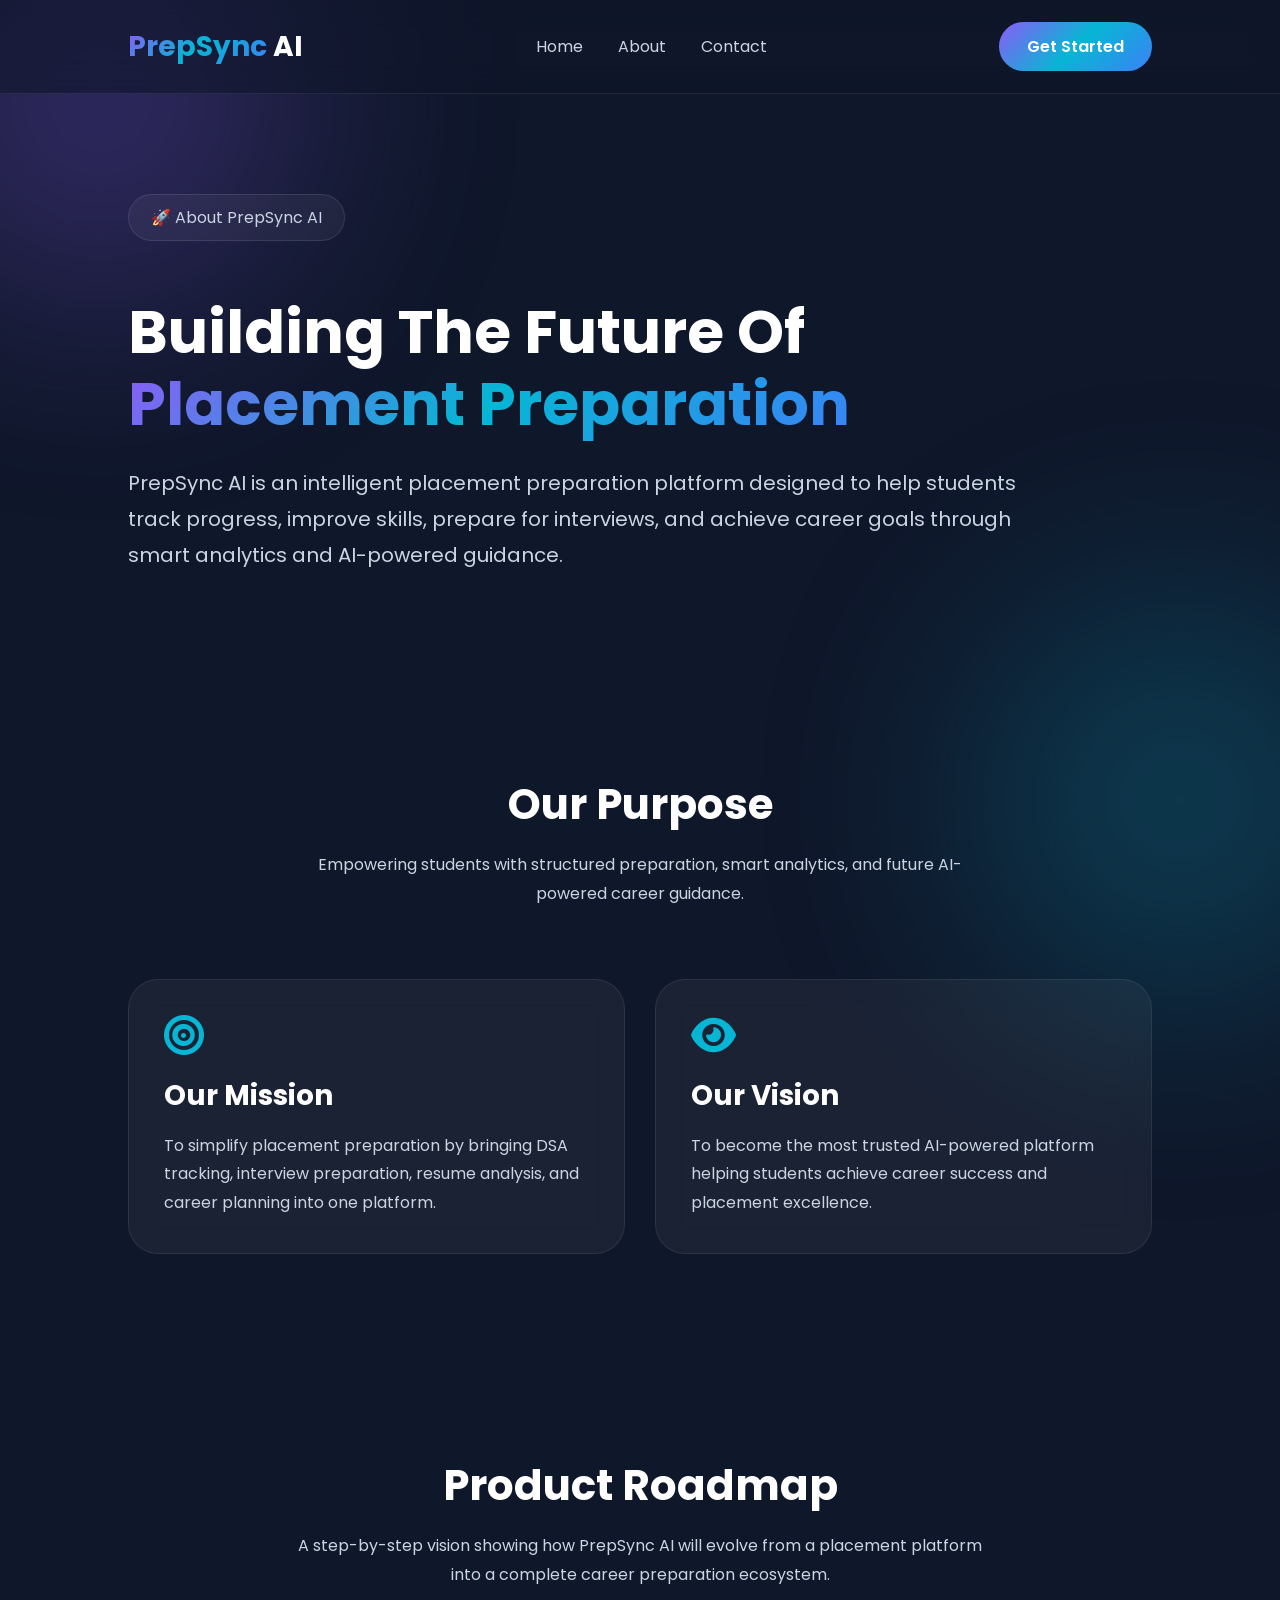
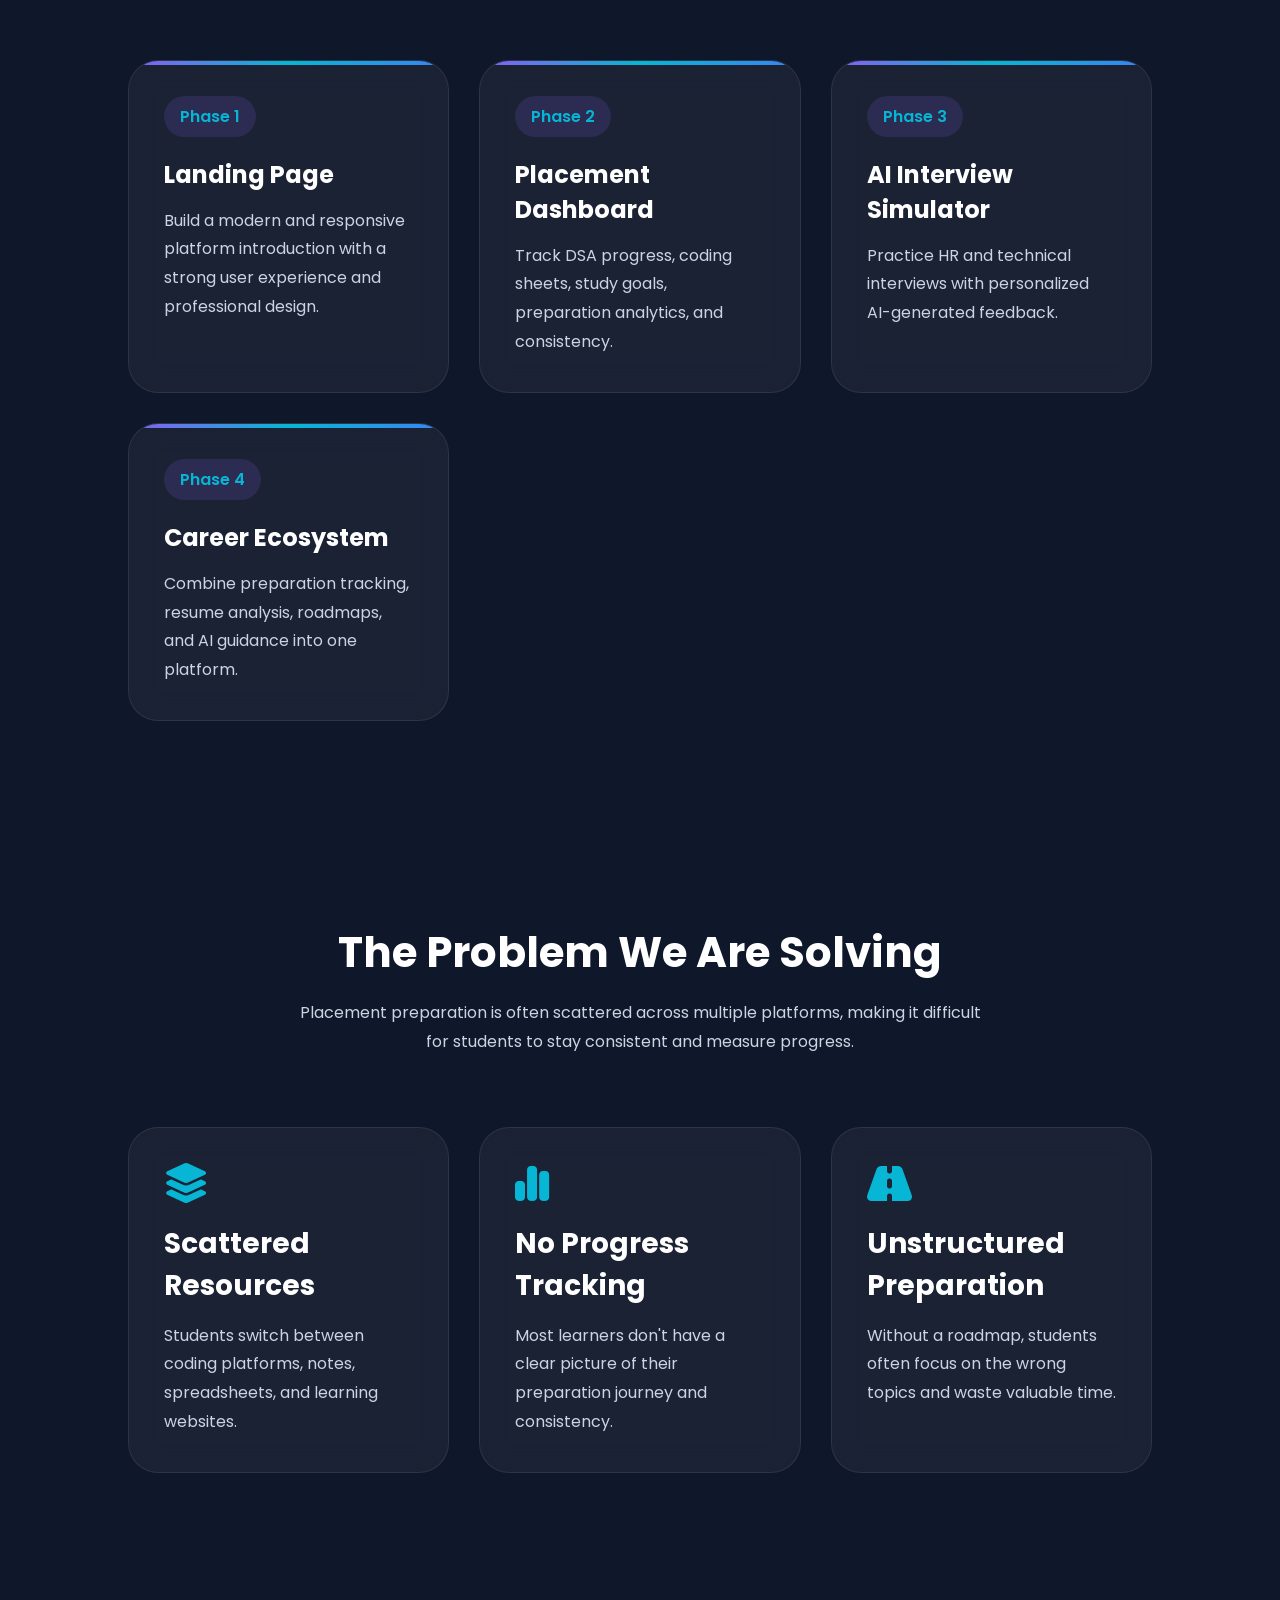
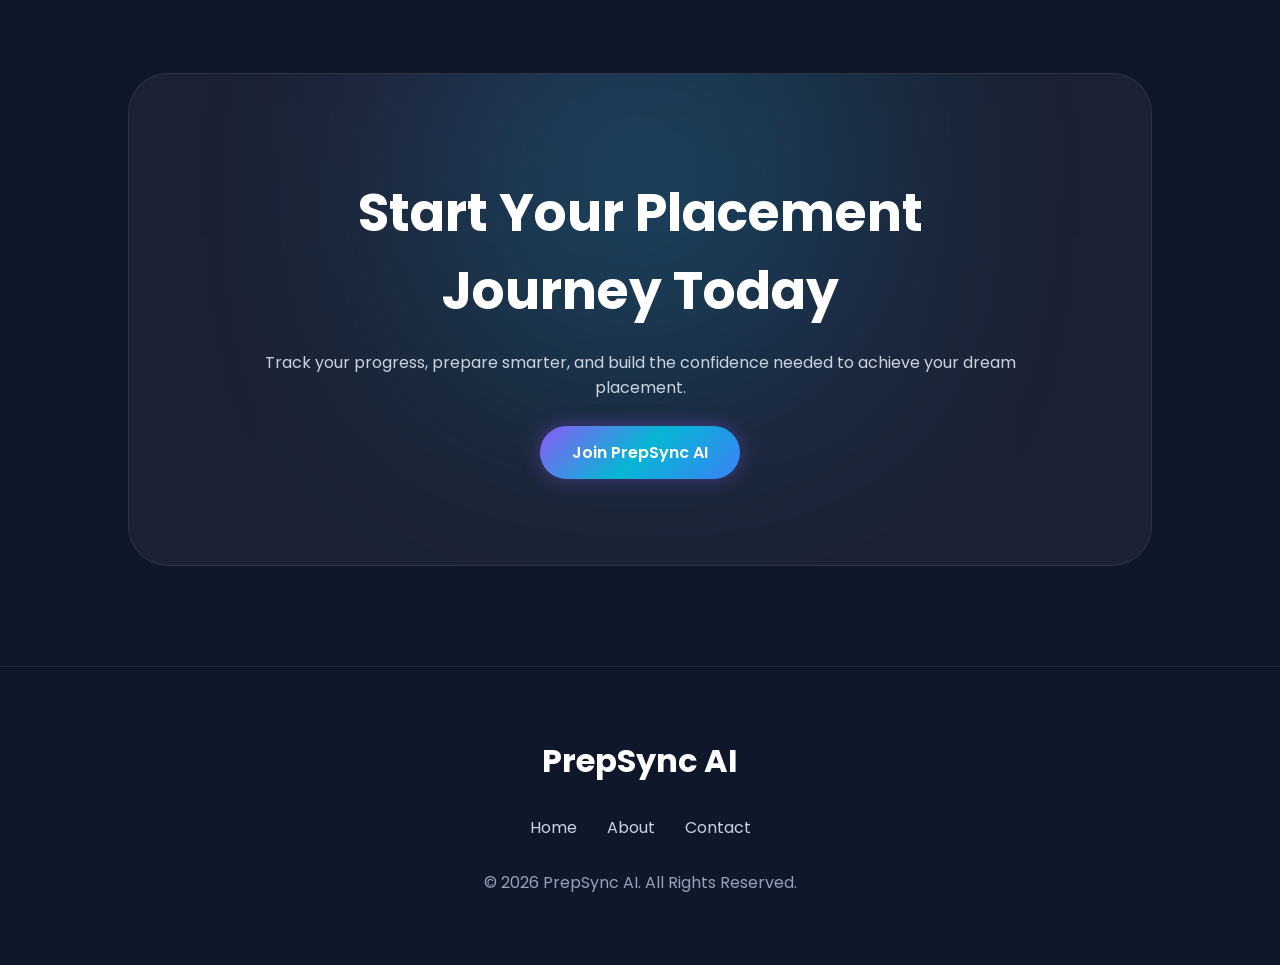
==== about.html @ 555506c4 "Add files via upload" ====
<!DOCTYPE html>
<html lang="en">
<head>
    <meta charset="UTF-8">
    <meta name="viewport" content="width=device-width, initial-scale=1.0">
    <title>About | PrepSync AI</title>

    <!-- Google Font -->
    <link rel="preconnect" href="https://fonts.googleapis.com">
    <link rel="preconnect" href="https://fonts.gstatic.com" crossorigin>

    <link href="https://fonts.googleapis.com/css2?family=Poppins:wght@300;400;500;600;700;800&display=swap" rel="stylesheet">

    <!-- Font Awesome -->
    <link rel="stylesheet"
    href="https://cdnjs.cloudflare.com/ajax/libs/font-awesome/6.5.2/css/all.min.css"/>

    <link rel="stylesheet" href="style.css">
</head>

<body>
<header class="navbar">

    <div class="logo">
        <span>PrepSync</span> AI
    </div>

    <nav>
        <ul class="nav-links">

            <li>
                <a href="index.html">Home</a>
            </li>

            <li>
                <a href="about.html">About</a>
            </li>

            <li>
                <a href="contact.html">Contact</a>
            </li>

        </ul>
    </nav>

    <a href="contact.html" class="nav-btn">
        Get Started
    </a>

</header>
<section class="about-hero">

    <div class="about-hero-content">

        <div class="tag">
            🚀 About PrepSync AI
        </div>

        <h1>
            Building The Future Of
            <span>Placement Preparation</span>
        </h1>

        <p>
            PrepSync AI is an intelligent placement preparation platform
            designed to help students track progress, improve skills,
            prepare for interviews, and achieve career goals through
            smart analytics and AI-powered guidance.
        </p>

    </div>

</section>
<section class="mission-vision">

    <div class="section-title">
        <h2>Our Purpose</h2>
        <p>
            Empowering students with structured preparation,
            smart analytics, and future AI-powered career guidance.
        </p>
    </div>

    <div class="purpose-grid">

        <div class="purpose-card">

            <i class="fa-solid fa-bullseye"></i>

            <h3>Our Mission</h3>

            <p>
                To simplify placement preparation by bringing
                DSA tracking, interview preparation, resume
                analysis, and career planning into one platform.
            </p>

        </div>

        <div class="purpose-card">

            <i class="fa-solid fa-eye"></i>

            <h3>Our Vision</h3>

            <p>
                To become the most trusted AI-powered platform
                helping students achieve career success and
                placement excellence.
            </p>

        </div>

    </div>

</section>
<section class="roadmap">

    <div class="section-title">

        <h2>Product Roadmap</h2>

        <p>
            A step-by-step vision showing how PrepSync AI
            will evolve from a placement platform into a
            complete career preparation ecosystem.
        </p>

    </div>

    <div class="roadmap-container">

        <div class="roadmap-item">

            <div class="roadmap-year">Phase 1</div>

            <h3>Landing Page</h3>

            <p>
                Build a modern and responsive platform
                introduction with a strong user experience
                and professional design.
            </p>

        </div>

        <div class="roadmap-item">

            <div class="roadmap-year">Phase 2</div>

            <h3>Placement Dashboard</h3>

            <p>
                Track DSA progress, coding sheets,
                study goals, preparation analytics,
                and consistency.
            </p>

        </div>

        <div class="roadmap-item">

            <div class="roadmap-year">Phase 3</div>

            <h3>AI Interview Simulator</h3>

            <p>
                Practice HR and technical interviews
                with personalized AI-generated feedback.
            </p>

        </div>

        <div class="roadmap-item">

            <div class="roadmap-year">Phase 4</div>

            <h3>Career Ecosystem</h3>

            <p>
                Combine preparation tracking,
                resume analysis, roadmaps,
                and AI guidance into one platform.
            </p>

        </div>

    </div>

</section>
<section class="problem-section">

    <div class="section-title">

        <h2>The Problem We Are Solving</h2>

        <p>
            Placement preparation is often scattered across multiple
            platforms, making it difficult for students to stay
            consistent and measure progress.
        </p>

    </div>

    <div class="problem-grid">

        <div class="problem-card">

            <i class="fa-solid fa-layer-group"></i>

            <h3>Scattered Resources</h3>

            <p>
                Students switch between coding platforms,
                notes, spreadsheets, and learning websites.
            </p>

        </div>

        <div class="problem-card">

            <i class="fa-solid fa-chart-simple"></i>

            <h3>No Progress Tracking</h3>

            <p>
                Most learners don't have a clear picture
                of their preparation journey and consistency.
            </p>

        </div>

        <div class="problem-card">

            <i class="fa-solid fa-road"></i>

            <h3>Unstructured Preparation</h3>

            <p>
                Without a roadmap, students often focus
                on the wrong topics and waste valuable time.
            </p>

        </div>

    </div>

</section>
<section class="cta">

    <h2>
        Start Your Placement Journey Today
    </h2>

    <p>
        Track your progress, prepare smarter, and build
        the confidence needed to achieve your dream placement.
    </p>

    <a href="contact.html" class="primary-btn">
        Join PrepSync AI
    </a>

</section>
<footer>

    <div class="footer-logo">
        PrepSync AI
    </div>

    <div class="footer-links">

        <a href="index.html">Home</a>
        <a href="about.html">About</a>
        <a href="contact.html">Contact</a>

    </div>

    <p class="copyright">
        © 2026 PrepSync AI. All Rights Reserved.
    </p>

</footer>
</body>
</html>
---- style.css ----
/* =========================
   GLOBAL STYLES
========================= */

*{
    margin:0;
    padding:0;
    box-sizing:border-box;
    scroll-behavior:smooth;
}

:root{

    --bg-color:#0f172a;
    --secondary-bg:#111827;
    --card-bg:rgba(255,255,255,0.05);

    --primary:#8b5cf6;
    --secondary:#06b6d4;
    --blue:#3b82f6;

    --white:#ffffff;
    --light:#cbd5e1;
    --gray:#94a3b8;

    --border:rgba(255,255,255,0.1);

    --shadow:0 10px 30px rgba(0,0,0,0.35);

    --gradient:linear-gradient(
        135deg,
        #8b5cf6,
        #06b6d4,
        #3b82f6
    );
}

body{
    font-family:'Poppins',sans-serif;
    background:var(--bg-color);
    color:var(--white);
    overflow-x:hidden;
    position:relative;
}

/* =========================
   BACKGROUND GLOW EFFECTS
========================= */

body::before,
body::after{
    content:'';
    position:fixed;
    width:400px;
    height:400px;
    border-radius:50%;
    filter:blur(120px);
    z-index:-1;
}

body::before{
    background:#8b5cf6;
    top:-100px;
    left:-100px;
    opacity:0.3;
}

body::after{
    background:#06b6d4;
    bottom:-100px;
    right:-100px;
    opacity:0.25;
}

/* =========================
   REUSABLE
========================= */

section{
    padding:100px 10%;
}

.section-title{
    text-align:center;
    margin-bottom:70px;
}

.section-title h2{
    font-size:42px;
    margin-bottom:15px;
    font-weight:700;
}

.section-title p{
    color:var(--light);
    max-width:700px;
    margin:auto;
    line-height:1.8;
}

.primary-btn{
    padding:15px 32px;
    background:var(--gradient);
    border:none;
    border-radius:50px;
    color:white;
    font-weight:600;
    text-decoration:none;
    transition:0.4s ease;
    box-shadow:0 0 20px rgba(139,92,246,0.4);
    position:relative;
    overflow:hidden;
}

.primary-btn:hover{
    transform:translateY(-5px) scale(1.03);
    box-shadow:0 0 40px rgba(139,92,246,0.6);
}

.secondary-btn{
    padding:15px 28px;
    border-radius:50px;
    border:1px solid var(--border);
    text-decoration:none;
    color:white;
    transition:0.4s ease;
    backdrop-filter:blur(10px);
}

.secondary-btn:hover{
    background:rgba(255,255,255,0.05);
    transform:translateY(-5px);
}

/* =========================
   NAVBAR
========================= */

.navbar{
    width:100%;
    padding:22px 10%;
    display:flex;
    justify-content:space-between;
    align-items:center;
    position:sticky;
    top:0;
    z-index:999;

    background:rgba(15,23,42,0.6);
    backdrop-filter:blur(15px);
    border-bottom:1px solid rgba(255,255,255,0.08);
}

.logo{
    font-size:28px;
    font-weight:700;
    color:white;
}

.logo span{
    background:var(--gradient);
    -webkit-background-clip:text;
    -webkit-text-fill-color:transparent;
}

.nav-links{
    display:flex;
    gap:35px;
    list-style:none;
}
.nav-links a{
    transition: all 0.3s ease;
}

.nav-links a:hover{
    color:#22d3ee;
}

.nav-links a{
    text-decoration:none;
    color:var(--light);
    transition:0.3s ease;
    position:relative;
}

.nav-links a:hover{
    color:white;
}

.nav-links a::after{
    content:'';
    position:absolute;
    left:0;
    bottom:-6px;
    width:0%;
    height:2px;
    background:var(--gradient);
    transition:0.4s ease;
}

.nav-links a:hover::after{
    width:100%;
}

.nav-btn{
    padding:12px 28px;
    background:var(--gradient);
    border-radius:50px;
    color:white;
    text-decoration:none;
    font-weight:600;
    transition:0.4s ease;
}

.nav-btn:hover{
    transform:translateY(-3px);
}

/* =========================
   HERO SECTION
========================= */

.hero{
    min-height:100vh;
    display:flex;
    align-items:center;
    justify-content:space-between;
    gap:60px;
    position:relative;
}

.hero-left{
    flex:1;
}

.tag{
    display:inline-block;
    padding:10px 22px;
    border-radius:40px;
    background:rgba(255,255,255,0.05);
    border:1px solid rgba(255,255,255,0.1);
    margin-bottom:30px;
    color:var(--light);
    backdrop-filter:blur(10px);
}

.hero-left h1{
    font-size:68px;
    line-height:1.2;
    margin-bottom:25px;
    font-weight:800;
}

.hero-left h1 span{
    background:var(--gradient);
    -webkit-background-clip:text;
    -webkit-text-fill-color:transparent;

    position:relative;
}

/* TYPEWRITER EFFECT */

.hero-left h1 span::after{
    content:'';
    position:absolute;
    right:-8px;
    top:0;
    width:3px;
    height:100%;
    background:white;
    animation:blink 0.7s infinite;
}

@keyframes blink{
    50%{
        opacity:0;
    }
}

.hero-left p{
    font-size:18px;
    color:var(--light);
    line-height:1.8;
    margin-bottom:40px;
    max-width:650px;
}

.hero-buttons{
    display:flex;
    gap:20px;
    margin-bottom:50px;
}

.hero-stats{
    display:flex;
    gap:25px;
    flex-wrap:wrap;
}

.stat-box{
    padding:20px 28px;
    border-radius:20px;

    background:rgba(255,255,255,0.05);

    border:1px solid rgba(255,255,255,0.08);

    backdrop-filter:blur(10px);

    transition:0.4s ease;
}

.stat-box:hover{
    transform:translateY(-8px);
    box-shadow:0 0 25px rgba(139,92,246,0.3);
}

.stat-box h3{
    font-size:28px;
    margin-bottom:5px;
}

.stat-box span{
    color:var(--gray);
}

/* =========================
   DASHBOARD CARD
========================= */

.hero-right{
    flex:1;
    display:flex;
    justify-content:center;
}

.main-card{

    width:100%;
    max-width:500px;

    padding:35px;

    border-radius:35px;

    background:rgba(255,255,255,0.06);

    backdrop-filter:blur(20px);

    border:1px solid rgba(255,255,255,0.08);

    box-shadow:var(--shadow);

    position:relative;

    overflow:hidden;

    animation:floating 4s ease-in-out infinite;

    transform-style:preserve-3d;
}

.main-card:hover{
    transform:rotateY(6deg) rotateX(5deg);
}

@keyframes floating{
    0%{
        transform:translateY(0px);
    }

    50%{
        transform:translateY(-15px);
    }

    100%{
        transform:translateY(0px);
    }
}

.main-card::before{
    content:'';
    position:absolute;
    inset:0;
    padding:2px;
    border-radius:35px;

    background:var(--gradient);

    -webkit-mask:
        linear-gradient(#fff 0 0) content-box,
        linear-gradient(#fff 0 0);

    -webkit-mask-composite:xor;

    pointer-events:none;
}

.dashboard-header{
    display:flex;
    justify-content:space-between;
    align-items:center;
    margin-bottom:35px;
}

.dashboard-header h3{
    font-size:26px;
}

.dashboard-header i{
    font-size:28px;
    color:var(--secondary);
}

/* =========================
   PROGRESS BARS
========================= */

.progress-card{
    margin-bottom:30px;
}

.progress-card p{
    margin-bottom:10px;
    color:var(--light);
}

.progress-bar{
    width:100%;
    height:14px;
    border-radius:20px;
    background:rgba(255,255,255,0.08);
    overflow:hidden;
    margin-bottom:10px;
}

.progress-fill{
    height:100%;
    border-radius:20px;
    background:var(--gradient);
    position:relative;
}

.fill1{
    width:78%;
}

.fill2{
    width:89%;
}

.fill3{
    width:92%;
}

.progress-fill::after{
    content:'';
    position:absolute;
    inset:0;
    background:rgba(255,255,255,0.25);
    animation:shine 2s linear infinite;
}

@keyframes shine{
    from{
        transform:translateX(-100%);
    }

    to{
        transform:translateX(100%);
    }
}

/* =========================
   MINI CARDS
========================= */

.dashboard-bottom{
    display:flex;
    gap:20px;
    margin-top:40px;
}

.mini-card{
    flex:1;
    padding:20px;
    border-radius:20px;

    background:rgba(255,255,255,0.05);

    text-align:center;

    transition:0.4s ease;
}

.mini-card:hover{
    transform:translateY(-8px);
    box-shadow:0 0 25px rgba(6,182,212,0.25);
}

.mini-card i{
    font-size:26px;
    margin-bottom:12px;
    color:var(--secondary);
}

/* =========================
   FEATURES
========================= */

.feature-grid{
    display:grid;
    grid-template-columns:repeat(auto-fit,minmax(280px,1fr));
    gap:30px;
}

.feature-card{

    padding:35px;

    border-radius:30px;

    background:rgba(255,255,255,0.05);

    border:1px solid rgba(255,255,255,0.08);

    backdrop-filter:blur(15px);

    transition:0.5s ease;

    position:relative;

    overflow:hidden;
}

.feature-card:hover{
    transform:translateY(-12px);
    box-shadow:0 0 35px rgba(139,92,246,0.25);
}

.feature-card::before{
    content:'';
    position:absolute;
    inset:0;
    padding:1px;
    border-radius:30px;
    background:var(--gradient);

    -webkit-mask:
        linear-gradient(#fff 0 0) content-box,
        linear-gradient(#fff 0 0);

    -webkit-mask-composite:xor;
}

.feature-card i{
    font-size:40px;
    margin-bottom:25px;
    color:var(--secondary);
}

.feature-card h3{
    margin-bottom:18px;
    font-size:24px;
}

.feature-card p{
    line-height:1.8;
    color:var(--light);
}

/* =========================
   DASHBOARD PREVIEW
========================= */

.preview-container{
    display:grid;
    grid-template-columns:1fr 1fr;
    gap:40px;
}

.preview-box,
.task-card{

    background:rgba(255,255,255,0.05);

    border-radius:30px;

    padding:35px;

    border:1px solid rgba(255,255,255,0.08);

    backdrop-filter:blur(15px);
}

.graph{
    height:250px;
    display:flex;
    align-items:flex-end;
    gap:20px;
    margin-top:40px;
}

.bar{
    flex:1;
    border-radius:20px 20px 0 0;
    background:var(--gradient);
    animation:bars 2s ease;
}

.bar1{height:40%;}
.bar2{height:60%;}
.bar3{height:75%;}
.bar4{height:85%;}
.bar5{height:100%;}

@keyframes bars{
    from{
        height:0;
    }
}

.task-card ul{
    margin-top:25px;
}

.task-card li{
    list-style:none;
    margin-bottom:20px;
    color:var(--light);
}

/* =========================
   HOW IT WORKS
========================= */

.steps-container{
    display:grid;
    grid-template-columns:repeat(auto-fit,minmax(250px,1fr));
    gap:30px;
}

.step-card{

    padding:35px;

    border-radius:30px;

    background:rgba(255,255,255,0.05);

    border:1px solid rgba(255,255,255,0.08);

    text-align:center;

    transition:0.4s ease;
}

.step-card:hover{
    transform:translateY(-10px);
}

.step-number{
    width:70px;
    height:70px;
    border-radius:50%;
    background:var(--gradient);
    display:flex;
    justify-content:center;
    align-items:center;
    margin:auto;
    margin-bottom:25px;
    font-size:28px;
    font-weight:700;
}

/* =========================
   TESTIMONIALS
========================= */

.testimonial-grid{
    display:grid;
    grid-template-columns:repeat(auto-fit,minmax(300px,1fr));
    gap:30px;
}

.testimonial-card{

    padding:35px;

    border-radius:30px;

    background:rgba(255,255,255,0.05);

    border:1px solid rgba(255,255,255,0.08);

    transition:0.4s ease;
}

.testimonial-card:hover{
    transform:translateY(-10px);
}

.profile{
    display:flex;
    align-items:center;
    gap:18px;
    margin-bottom:25px;
}

.profile-circle{
    width:60px;
    height:60px;
    border-radius:50%;
    background:var(--gradient);
}

.testimonial-card p{
    color:var(--light);
    line-height:1.8;
}

/* =========================
   CTA SECTION
========================= */

.cta{

    text-align:center;

    background:rgba(255,255,255,0.05);

    border-radius:40px;

    margin:100px 10%;

    border:1px solid rgba(255,255,255,0.08);

    position:relative;

    overflow:hidden;
}

.cta::before{
    content:'';
    position:absolute;
    width:400px;
    height:400px;
    background:var(--gradient);
    filter:blur(120px);
    opacity:0.25;
    top:-100px;
    left:50%;
    transform:translateX(-50%);
}

.cta h2{
    font-size:52px;
    margin-bottom:20px;
    position:relative;
}

.cta p{
    color:var(--light);
    margin-bottom:40px;
    position:relative;
}

/* =========================
   FOOTER
========================= */

footer{
    padding:70px 10%;
    text-align:center;
    border-top:1px solid rgba(255,255,255,0.08);
}

.footer-logo{
    font-size:32px;
    font-weight:700;
    margin-bottom:30px;
}

.footer-links{
    display:flex;
    justify-content:center;
    gap:30px;
    flex-wrap:wrap;
    margin-bottom:30px;
}

.footer-links a{
    text-decoration:none;
    color:var(--light);
}

.social-icons{
    display:flex;
    justify-content:center;
    gap:25px;
    margin-bottom:25px;
}

.social-icons a{
    width:50px;
    height:50px;
    border-radius:50%;
    display:flex;
    justify-content:center;
    align-items:center;

    background:rgba(255,255,255,0.05);

    color:white;

    transition:0.4s ease;
}

.social-icons a:hover{
    background:var(--gradient);
    transform:translateY(-5px);
}

.copyright{
    color:var(--gray);
}


/* =========================
   ABOUT PAGE
========================= */

.about-hero{
    min-height:60vh;
    display:flex;
    align-items:center;
}

.about-hero-content{
    max-width:900px;
}

.about-hero-content h1{
    font-size:60px;
    margin:25px 0;
    line-height:1.2;
}

.about-hero-content h1 span{
    background:var(--gradient);
    -webkit-background-clip:text;
    -webkit-text-fill-color:transparent;
}

.about-hero-content p{
    font-size:20px;
    line-height:1.8;
    color:var(--light);
}

/* Mission & Vision */

.purpose-grid{
    display:grid;
    grid-template-columns:repeat(auto-fit,minmax(320px,1fr));
    gap:30px;
    margin-top:50px;
}

.purpose-card{

    background:rgba(255,255,255,0.05);

    border:1px solid rgba(255,255,255,0.08);

    backdrop-filter:blur(15px);

    border-radius:30px;

    padding:35px;

    transition:0.4s ease;
}

.purpose-card:hover{
    transform:translateY(-10px);
    box-shadow:0 0 30px rgba(139,92,246,0.25);
}

.purpose-card i{
    font-size:40px;
    color:var(--secondary);
    margin-bottom:20px;
}

.purpose-card h3{
    margin-bottom:15px;
    font-size:28px;
}

.purpose-card p{
    color:var(--light);
    line-height:1.8;
}
/* =========================
   ROADMAP SECTION
========================= */

.roadmap-container{

    display:grid;

    grid-template-columns:
    repeat(auto-fit,minmax(250px,1fr));

    gap:30px;

    margin-top:60px;
}

.roadmap-item{

    background:rgba(255,255,255,0.05);

    border:1px solid rgba(255,255,255,0.08);

    backdrop-filter:blur(15px);

    border-radius:30px;

    padding:35px;

    transition:0.4s ease;

    position:relative;

    overflow:hidden;
}

.roadmap-item:hover{

    transform:translateY(-10px);

    box-shadow:
    0 0 30px rgba(139,92,246,0.25);
}

.roadmap-item::before{

    content:'';

    position:absolute;

    top:0;
    left:0;

    width:100%;
    height:4px;

    background:var(--gradient);
}

.roadmap-year{

    display:inline-block;

    padding:8px 16px;

    border-radius:30px;

    background:rgba(139,92,246,0.15);

    color:var(--secondary);

    font-weight:600;

    margin-bottom:20px;
}

.roadmap-item h3{

    font-size:24px;

    margin-bottom:15px;
}

.roadmap-item p{

    color:var(--light);

    line-height:1.8;
}
/* =========================
   PROBLEM SECTION
========================= */

.problem-grid{

    display:grid;

    grid-template-columns:
    repeat(auto-fit,minmax(300px,1fr));

    gap:30px;

    margin-top:60px;
}

.problem-card{

    background:rgba(255,255,255,0.05);

    border:1px solid rgba(255,255,255,0.08);

    backdrop-filter:blur(15px);

    border-radius:30px;

    padding:35px;

    transition:0.4s ease;
}

.problem-card:hover{

    transform:translateY(-10px);

    box-shadow:
    0 0 30px rgba(6,182,212,0.25);
}

.problem-card i{

    font-size:40px;

    color:var(--secondary);

    margin-bottom:20px;
}

.problem-card h3{

    font-size:28px;

    margin-bottom:15px;
}

.problem-card p{

    color:var(--light);

    line-height:1.8;
}
/* =========================
   CONTACT PAGE
========================= */

.contact-hero{

    text-align:center;

    max-width:900px;

    margin:120px auto 80px;
}

.contact-badge{

    display:inline-block;

    padding:12px 24px;

    border-radius:50px;

    background:rgba(255,255,255,0.05);

    border:1px solid rgba(255,255,255,0.08);

    margin-bottom:25px;
}

.contact-hero h1{

    font-size:4rem;

    margin-bottom:20px;
}

.contact-hero p{

    color:var(--light);

    line-height:1.8;
}


.contact-container{

    max-width:800px;

    margin:0 auto;

    background:rgba(255,255,255,0.05);

    border:1px solid rgba(255,255,255,0.08);

    backdrop-filter:blur(15px);

    border-radius:30px;

    padding:50px;
}


.input-group{

    display:flex;

    flex-direction:column;

    margin-bottom:25px;
}


.input-group label{

    margin-bottom:10px;

    font-weight:600;
}


.input-group input,
.input-group textarea{

    padding:16px;

    border:none;

    outline:none;

    border-radius:15px;

    background:rgba(255,255,255,0.08);

    color:white;

    font-size:16px;

    border:1px solid rgba(255,255,255,0.1);
}


.input-group input::placeholder,
.input-group textarea::placeholder{

    color:#b5b5b5;
}


#formMessage{

    margin-top:20px;

    font-weight:600;

    text-align:center;
}
.nav-links a.active {
    color: #22d3ee;
}

.nav-links a.active::after {
    width: 100%;
}
/* =========================
   TRUST METRICS SECTION
========================= */

.stats-section {
    padding: 80px 10%;
}

.stats-container {
    display: grid;
    grid-template-columns: repeat(4, 1fr);
    gap: 25px;
}

.stat-card {
    background: rgba(255,255,255,0.05);
    border: 1px solid rgba(255,255,255,0.08);
    border-radius: 20px;
    padding: 35px;
    text-align: center;
    backdrop-filter: blur(12px);
    transition: all 0.4s ease;
}

.stat-card:hover {
    transform: translateY(-10px);
    box-shadow: 0 0 30px rgba(34,211,238,0.25);
}

.stat-card h3 {
    font-size: 2.5rem;
    color: #22d3ee;
    margin-bottom: 10px;
}

.stat-card p {
    color: #cbd5e1;
    font-size: 1rem;
}
/* =========================
   RESPONSIVE DESIGN
========================= */


@media(max-width:1100px){

    .hero{
        flex-direction:column;
        text-align:center;
        padding-top:80px;
    }

    .hero-buttons{
        justify-content:center;
    }

    .hero-stats{
        justify-content:center;
    }

    .preview-container{
        grid-template-columns:1fr;
    }
}

@media(max-width:900px){

    .navbar{
        flex-direction:column;
        gap:25px;
    }

    .nav-links{
        flex-wrap:wrap;
        justify-content:center;
    }

    .hero-left h1{
        font-size:52px;
    }

    .section-title h2{
        font-size:36px;
    }

    .cta h2{
        font-size:40px;
    }
}

@media(max-width:600px){

    section{
        padding:80px 7%;
    }

    .stats-container{
    grid-template-columns:1fr 1fr;
    }

    .hero-left h1{
        font-size:40px;
    }

    .hero-buttons{
        flex-direction:column;
    }

    .dashboard-bottom{
        flex-direction:column;
    }

    .section-title h2{
        font-size:30px;
    }

    .cta h2{
        font-size:32px;
    }

    .main-card{
        padding:25px;
    }
}
@media(max-width:480px){

    .stats-container{
        grid-template-columns:1fr;
    }

}
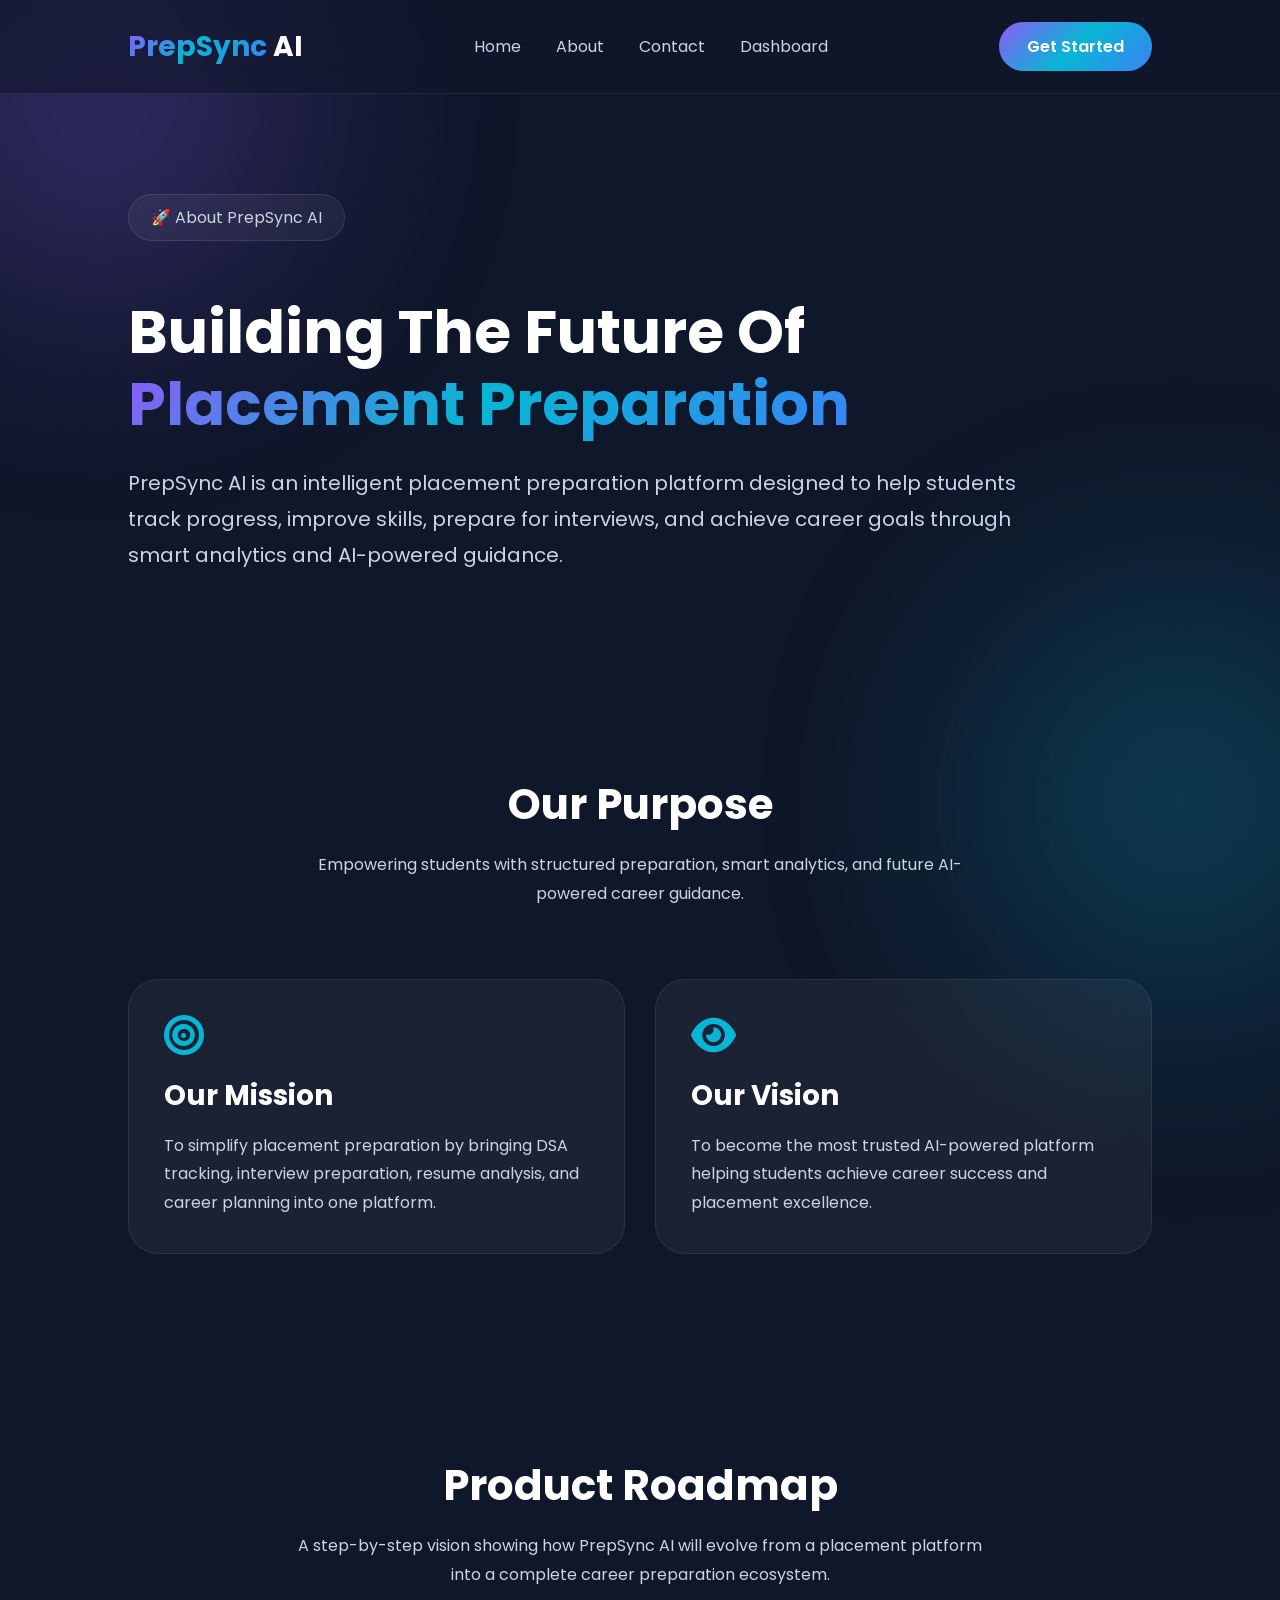
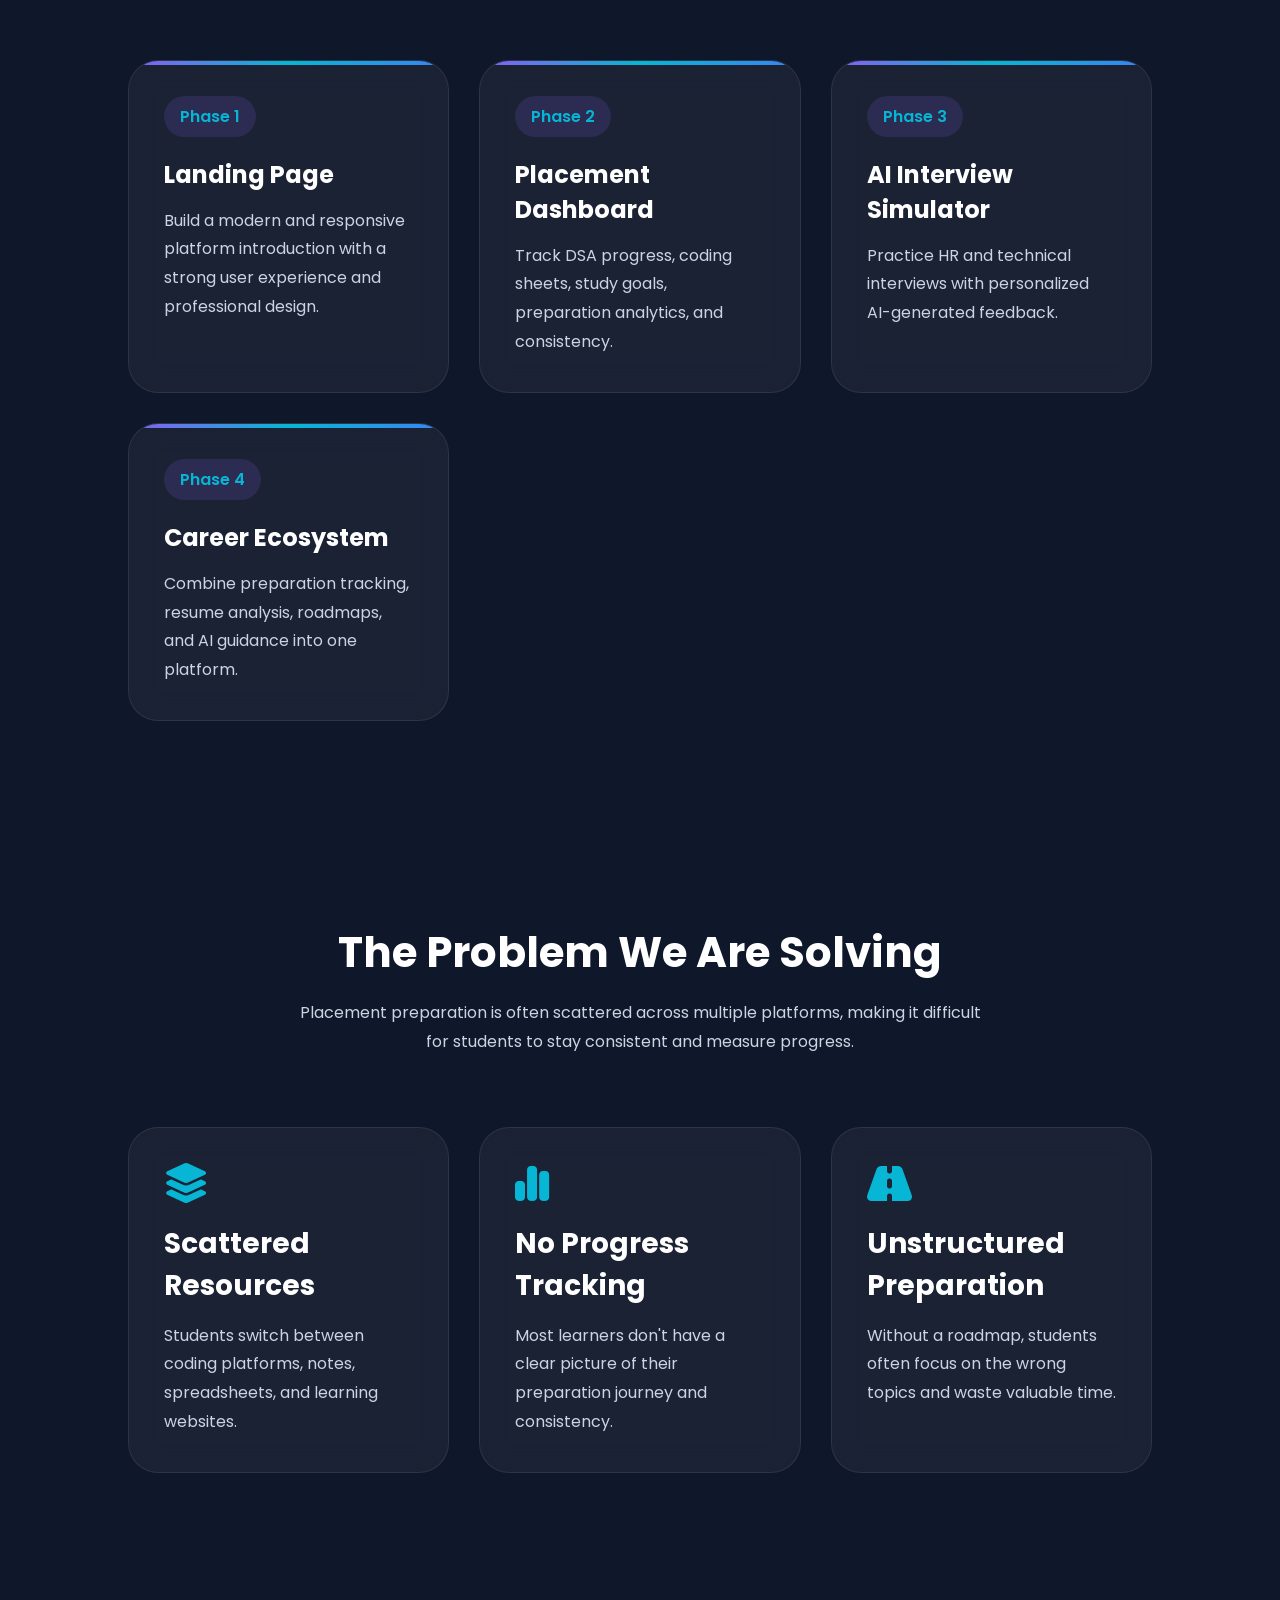
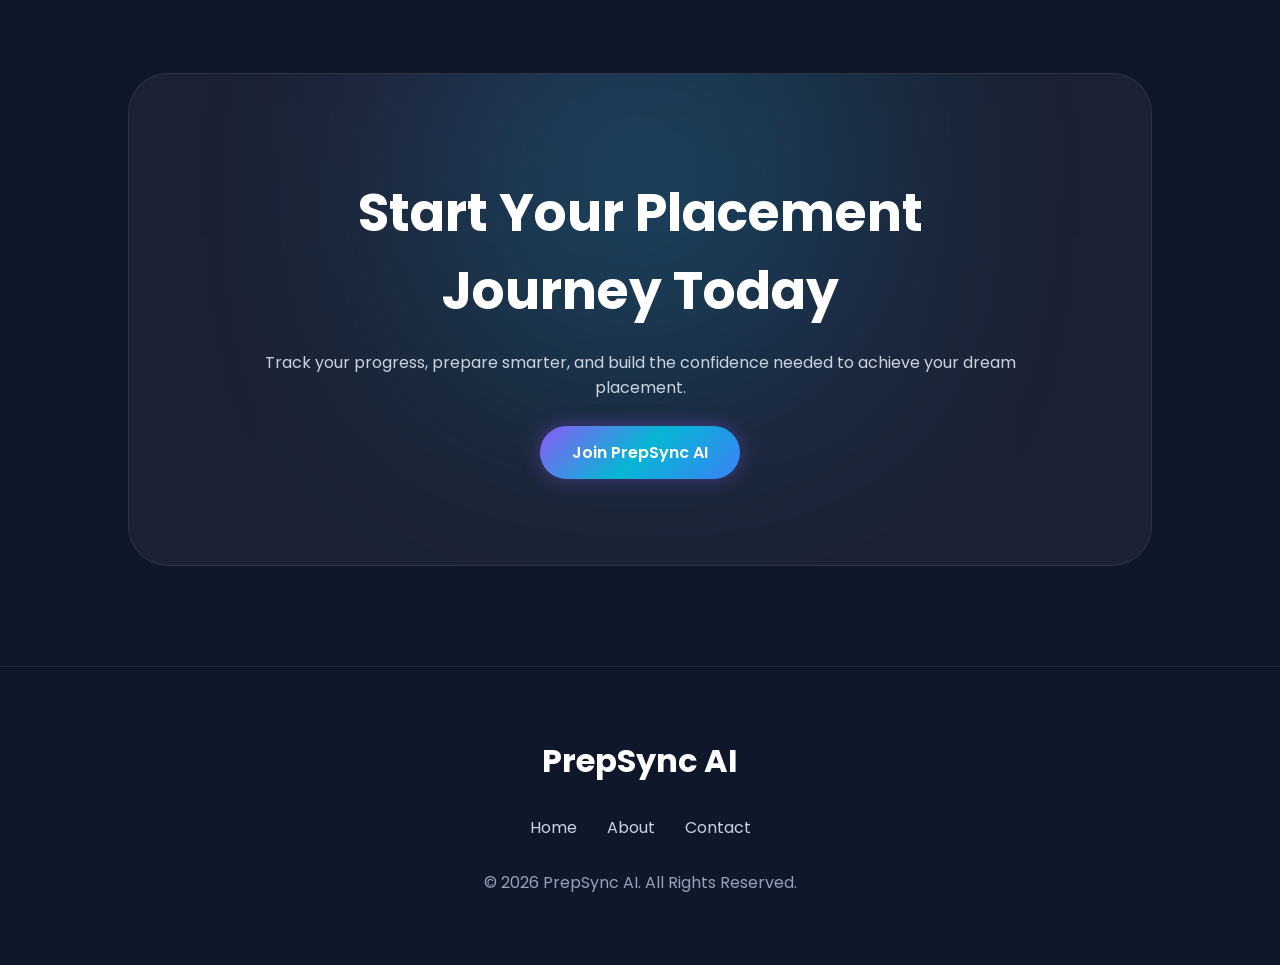
==== commit 26b0a83d: "Add files via upload" ====
--- a/about.html
+++ b/about.html
@@ -39,6 +39,9 @@
             <li>
                 <a href="contact.html">Contact</a>
             </li>
+            <li>
+                <a href="dashboard.html">Dashboard</a>
+            </li>
 
         </ul>
     </nav>
--- a/style.css
+++ b/style.css
@@ -1062,9 +1062,9 @@
 
     max-width:900px;
 
-    margin:120px auto 80px;
-}
-
+    margin:60px auto 30px;
+
+}
 .contact-badge{
 
     display:inline-block;
@@ -1188,19 +1188,41 @@
     gap: 25px;
 }
 
-.stat-card {
-    background: rgba(255,255,255,0.05);
-    border: 1px solid rgba(255,255,255,0.08);
-    border-radius: 20px;
-    padding: 35px;
-    text-align: center;
-    backdrop-filter: blur(12px);
-    transition: all 0.4s ease;
-}
-
-.stat-card:hover {
-    transform: translateY(-10px);
-    box-shadow: 0 0 30px rgba(34,211,238,0.25);
+.stat-card{
+
+    background:rgba(255,255,255,0.05);
+
+    border:1px solid rgba(255,255,255,0.08);
+
+    border-radius:20px;
+
+    padding:35px 20px;
+
+    text-align:center;
+
+    transition:.3s;
+
+    backdrop-filter:blur(10px);
+
+    cursor:pointer;
+}
+}
+
+.stat-card:hover{
+
+    transform:translateY(-8px);
+
+    box-shadow:0 15px 35px rgba(0,255,255,.15);
+
+}
+.stat-card h2{
+
+    color:#00bfff;
+
+    font-size:42px;
+
+    margin-bottom:10px;
+
 }
 
 .stat-card h3 {
@@ -1209,13 +1231,36 @@
     margin-bottom: 10px;
 }
 
-.stat-card p {
-    color: #cbd5e1;
-    font-size: 1rem;
-}
+.stat-card p{
+
+    color:#ddd;
+
+    font-size:18px;
+
+}
+
 /* =========================
    RESPONSIVE DESIGN
 ========================= */
+@media(max-width:900px){
+
+.dashboard-stats{
+
+grid-template-columns:repeat(2,1fr);
+
+}
+
+}
+
+@media(max-width:600px){
+
+.dashboard-stats{
+
+grid-template-columns:1fr;
+
+}
+
+}
 
 
 @media(max-width:1100px){
@@ -1304,4 +1349,279 @@
         grid-template-columns:1fr;
     }
 
+}
+/* SUBMISSIONS PAGE */
+
+.submissions-section{
+    padding:120px 10%;
+    min-height:100vh;
+}
+
+.submission-stats{
+    margin:40px 0;
+}
+
+.stat-box{
+    width:220px;
+    padding:25px;
+    border-radius:20px;
+    background:rgba(255,255,255,0.05);
+    border:1px solid rgba(255,255,255,0.1);
+    text-align:center;
+}
+
+.stat-box h3{
+    font-size:2rem;
+    color:#20c5ff;
+}
+
+#submissionsContainer{
+    display:grid;
+    gap:25px;
+}
+
+.submission-card{
+    padding:25px;
+    border-radius:20px;
+    background:rgba(255,255,255,0.05);
+    border:1px solid rgba(255,255,255,0.08);
+}
+
+.submission-card h3{
+    margin-bottom:10px;
+}
+
+.submission-card p{
+    margin:8px 0;
+}
+.delete-btn{
+    margin-top:15px;
+    padding:10px 20px;
+    border:none;
+    border-radius:8px;
+    cursor:pointer;
+    background:#ff4d4d;
+    color:white;
+    font-weight:600;
+    float:right;
+    transition:0.3s;
+}
+
+.delete-btn:hover{
+    transform:translateY(-2px);
+    opacity:0.9;
+}
+.dashboard-stats{
+    width:90%;
+    max-width:1200px;
+    margin:60px auto;
+
+    display:grid;
+    grid-template-columns:repeat(4,1fr);
+    gap:25px;
+}
+/* =========================
+   TASK MANAGER
+========================= */
+
+.task-manager{
+    width:90%;
+    max-width:1200px;
+    margin:80px auto;
+}
+
+.task-manager h2{
+    color:white;
+    font-size:2rem;
+    margin-bottom:30px;
+}
+
+.task-controls{
+    display:flex;
+    gap:15px;
+    flex-wrap:wrap;
+    margin-bottom:25px;
+}
+
+.task-controls input,
+.task-controls select{
+
+    flex:1;
+    min-width:180px;
+
+    padding:16px;
+
+    background:rgba(255,255,255,.08);
+
+    border:1px solid rgba(255,255,255,.1);
+
+    border-radius:14px;
+
+    color:white;
+
+    font-size:16px;
+
+    outline:none;
+
+}
+
+.task-controls input::placeholder{
+    color:#bbb;
+}
+
+.task-controls select{
+
+    cursor:pointer;
+
+}
+
+.task-controls button{
+
+    padding:16px 30px;
+
+    border:none;
+
+    border-radius:14px;
+
+    background:linear-gradient(135deg,#7c4dff,#29b6f6);
+
+    color:white;
+
+    font-size:16px;
+
+    font-weight:600;
+
+    cursor:pointer;
+
+    transition:.3s;
+
+}
+
+.task-controls button:hover{
+
+    transform:translateY(-3px);
+
+    box-shadow:0 10px 25px rgba(41,182,246,.35);
+
+}
+
+.task-search{
+
+    margin-bottom:35px;
+
+}
+
+.task-search input{
+
+    width:100%;
+
+    padding:16px;
+
+    border-radius:14px;
+
+    border:1px solid rgba(255,255,255,.1);
+
+    background:rgba(255,255,255,.08);
+
+    color:white;
+
+    font-size:16px;
+
+}
+
+#taskList{
+
+    display:grid;
+
+    gap:20px;
+
+}
+.task-card{
+
+    background:rgba(255,255,255,.08);
+
+    border:1px solid rgba(255,255,255,.08);
+
+    border-radius:18px;
+
+    padding:25px;
+
+    margin-bottom:20px;
+
+    color:white;
+
+    transition:.3s;
+
+}
+
+.task-card:hover{
+
+    transform:translateY(-5px);
+
+    box-shadow:0 15px 35px rgba(0,0,0,.25);
+
+}
+
+.task-header{
+
+    display:flex;
+
+    justify-content:space-between;
+
+    align-items:center;
+
+    margin-bottom:15px;
+
+}
+
+.priority{
+
+    padding:6px 14px;
+
+    border-radius:50px;
+
+    font-size:14px;
+
+    font-weight:600;
+
+}
+
+.high{
+
+    background:#ff4d4d;
+
+}
+
+.medium{
+
+    background:#ffaa00;
+
+}
+
+.low{
+
+    background:#00c853;
+
+}
+
+.task-actions{
+
+    margin-top:20px;
+
+    display:flex;
+
+    gap:12px;
+
+}
+
+.task-actions button{
+
+    padding:10px 18px;
+
+    border:none;
+
+    border-radius:10px;
+
+    cursor:pointer;
+
 }
